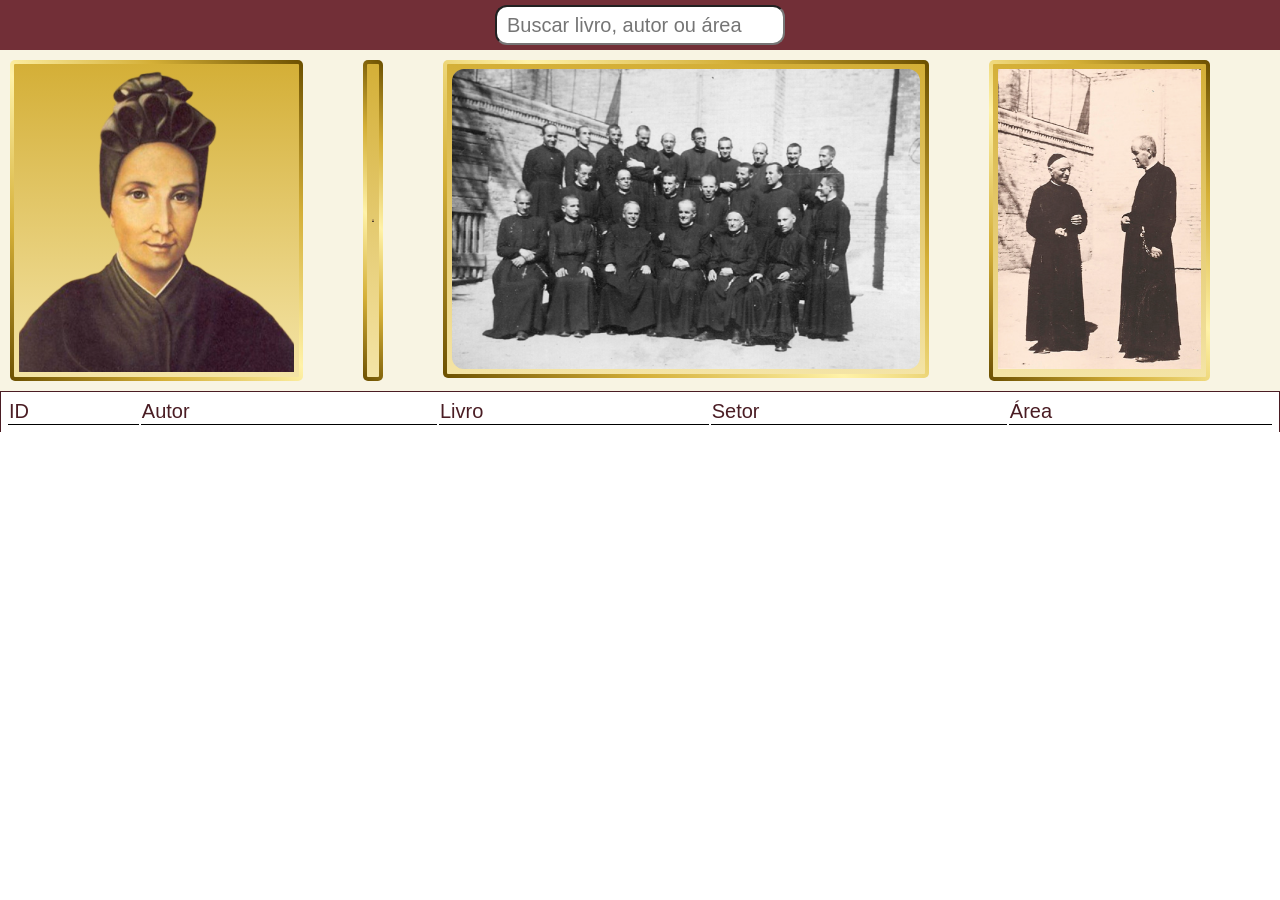
==== index.html @ 7d586179 "0.3.1" ====
<html>
    <head>
        <meta charset="UTF-8">  
        <title>Biblioteca</title>
        <link rel="stylesheet" href="styles.css" />
        <link rel="shortcut icon" href="src/images/logo.png" />
    </head>
     <header>
                        <!--seção de botoes-->
                        <input id="search" style="font-size: 20px; width: 290px; height: 40px; border-radius: 12px; padding: 10px;" type="search" id="search" placeholder="Buscar livro, autor ou área"/>
                        <div id="search-button"></div>
                    
        </header>
        
    <body>
        <div id="banner" style=" display:flex;  padding: 10px;  background-color: #F8F4E3; justify-content: center;">
            <div style=" 
                border: 4px solid transparent;
    border-radius: 8px;
    display: inline-block;
            margin-right: 60px;
    background:
        linear-gradient(#D4AF37, #F4E4A6) padding-box,
        linear-gradient(
            45deg,
            #6b4f00,
            #d4af37,
            #fff2a8,
            #d4af37,    
            #6b4f00
        ) border-box; height: 303px;
                padding: 5px; border-radius: 5px; background-color: gold; width: 275px; display: flex; justify-content: center;" class="quadromadalena">
                <img src="./src/images/madalena.png" width="275px" height="303px"/>
            </div>  
            <div style=" 
                border: 4px solid transparent;
    border-radius: 8px; 
    display: inline-block;
    background:
        linear-gradient(#D4AF37, #F4E4A6) padding-box,
        linear-gradient(
            45deg,
            #6b4f00,
            #d4af37,
            #fff2a8,
            #d4af37,
            #6b4f00
        ) border-box; height: 303px;
                padding: 5px; border-radius: 5px; background-color: gold; width: 245px; display: flex; justify-content: center; align-items: center;" class="quadromadalena">
                <img src="./src/images/bakhita.png" width="100%"/>
            </div>
<div style=" 
                border: 4px solid transparent;
    border-radius: 8px; 
    background:
        linear-gradient(#D4AF37, #F4E4A6) padding-box,
        linear-gradient(
            45deg,
            #6b4f00,
            #d4af37,
            #fff2a8,
            #d4af37,    
            #6b4f00
        ) border-box;
        margin-right: 60px;
        margin-left: 60px;
                padding: 5px; border-radius: 5px; width: 468px; height: 300px; " class="quadromadalena">        
                
            <img src="src/images/canossianos.png" style="border-radius: 12px;" height="300px"/>
            
            </div>

            <div style=" 
                border: 4px solid transparent;
    border-radius: 8px;
    display: inline-block;
            margin-right: 60px;
    background:
        linear-gradient(#D4AF37, #F4E4A6) padding-box,
        linear-gradient(
            45deg,
            #6b4f00,
            #d4af37,
            #fff2a8,
            #d4af37,    
            #6b4f00
        ) border-box;
                padding: 5px; border-radius: 5px; background-color: gold; width: 203px; display: flex; justify-content: center;" class="quadromadalena">
                <img src="./src/images/5c1e9fc474e5d7c37460e42c0a229be0.png" width="203px" height="300px"/>
            </div> 


       </div>     


       <div id="lista-div">
        <table id="lista"></table>
        <br>
        </div>
        <script src="script.js">
        </script>
    </body>
    <foooter>   
    </foooter>
</html>
---- styles.css ----
html,body{
    width: "100%";
    height: "100%";
    margin: 0px;
    border: 0px;
    font-family: Arial, Helvetica, sans-serif;
}
header{
    height: 50px  ;
    width: 100%;
    background-color:#722F37 ;
    display: flex;
    color: #ffff;   
    text-align: center;
    align-items: center;
    justify-content: center;
}


 h3{
    margin-left: 30px;
    margin-top: 0px;
    margin-bottom: 0px;
    display: inline-block;
    color: #ffff;
    text-decoration: none;
    border: none;
    background-color: #30241F;
}

.search{
    width: 260px;
    height: 45px;
    
    
}


/* painel settings */

.blockpainel{   
        position: relative;

    width: 100%;
    height: 200px;
       overflow: hidden;

    padding: 2px;
}
.blockpainel img{
     position: absolute;
    top: 0;
    left: 0;
    width: 100%;
    height: 200px;
    object-fit: cover;
    z-index: 1;

}

/* lista */
.div-lista{
    background-color: #30241f9b;
    display: flex;
    justify-content: center;
    align-items: center;
}
tr{
font-weight: normal;}
tr{
    text-wrap: none;
}
.lista-div{
    text-align: center;
    display: flex;
    justify-content: center;
    align-items: center;
}
table{
    width: 100%;
    text-align: left;
    font-weight: none;
    font-size: 20px;
    padding: 5px;
    border: 1px solid #4A1D24;
    border-bottom:0px solid #000000 ;
}
table th{
        color: #4A1D24;

        font-weight:normal;
    border-bottom: 1px solid #000000;
}
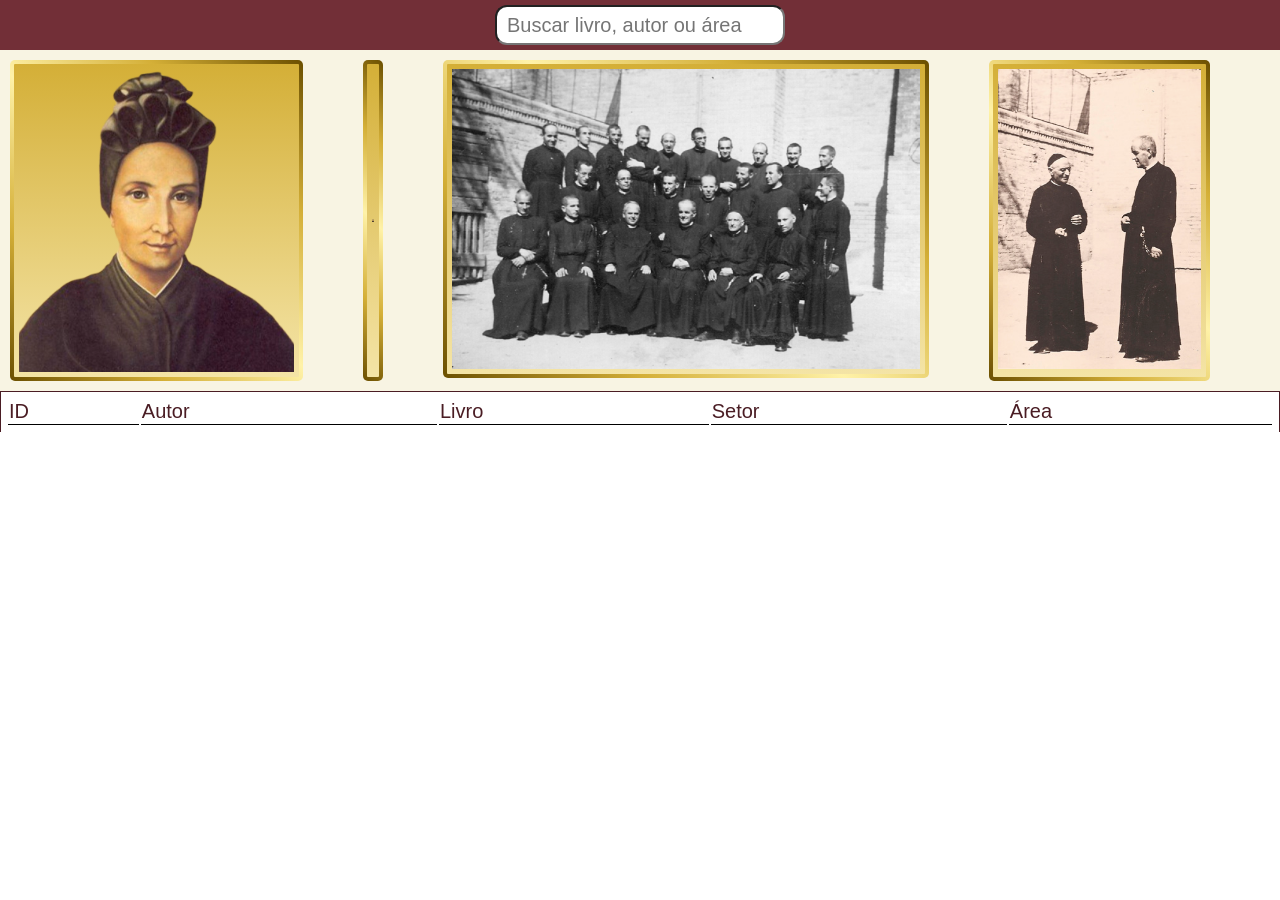
==== commit b63f35a6: "0.3.2" ====
--- a/index.html
+++ b/index.html
@@ -8,7 +8,7 @@
     </head>
      <header>
                         <!--seção de botoes-->
-                        <input id="search" style="font-size: 20px; width: 290px; height: 40px; border-radius: 12px; padding: 10px;" type="search" id="search" placeholder="Buscar livro, autor ou área"/>
+                        <input id="search" style=" font-size: 20px; width: 290px; height: 40px; border-radius: 12px; padding: 10px;" type="search" id="search" placeholder="Buscar livro, autor ou área"/>
                         <div id="search-button"></div>
                     
         </header>
@@ -67,7 +67,7 @@
         margin-left: 60px;
                 padding: 5px; border-radius: 5px; width: 468px; height: 300px; " class="quadromadalena">        
                 
-            <img src="src/images/canossianos.png" style="border-radius: 12px;" height="300px"/>
+            <img src="src/images/canossianos.png"  height="300px"/>
             
             </div>
 
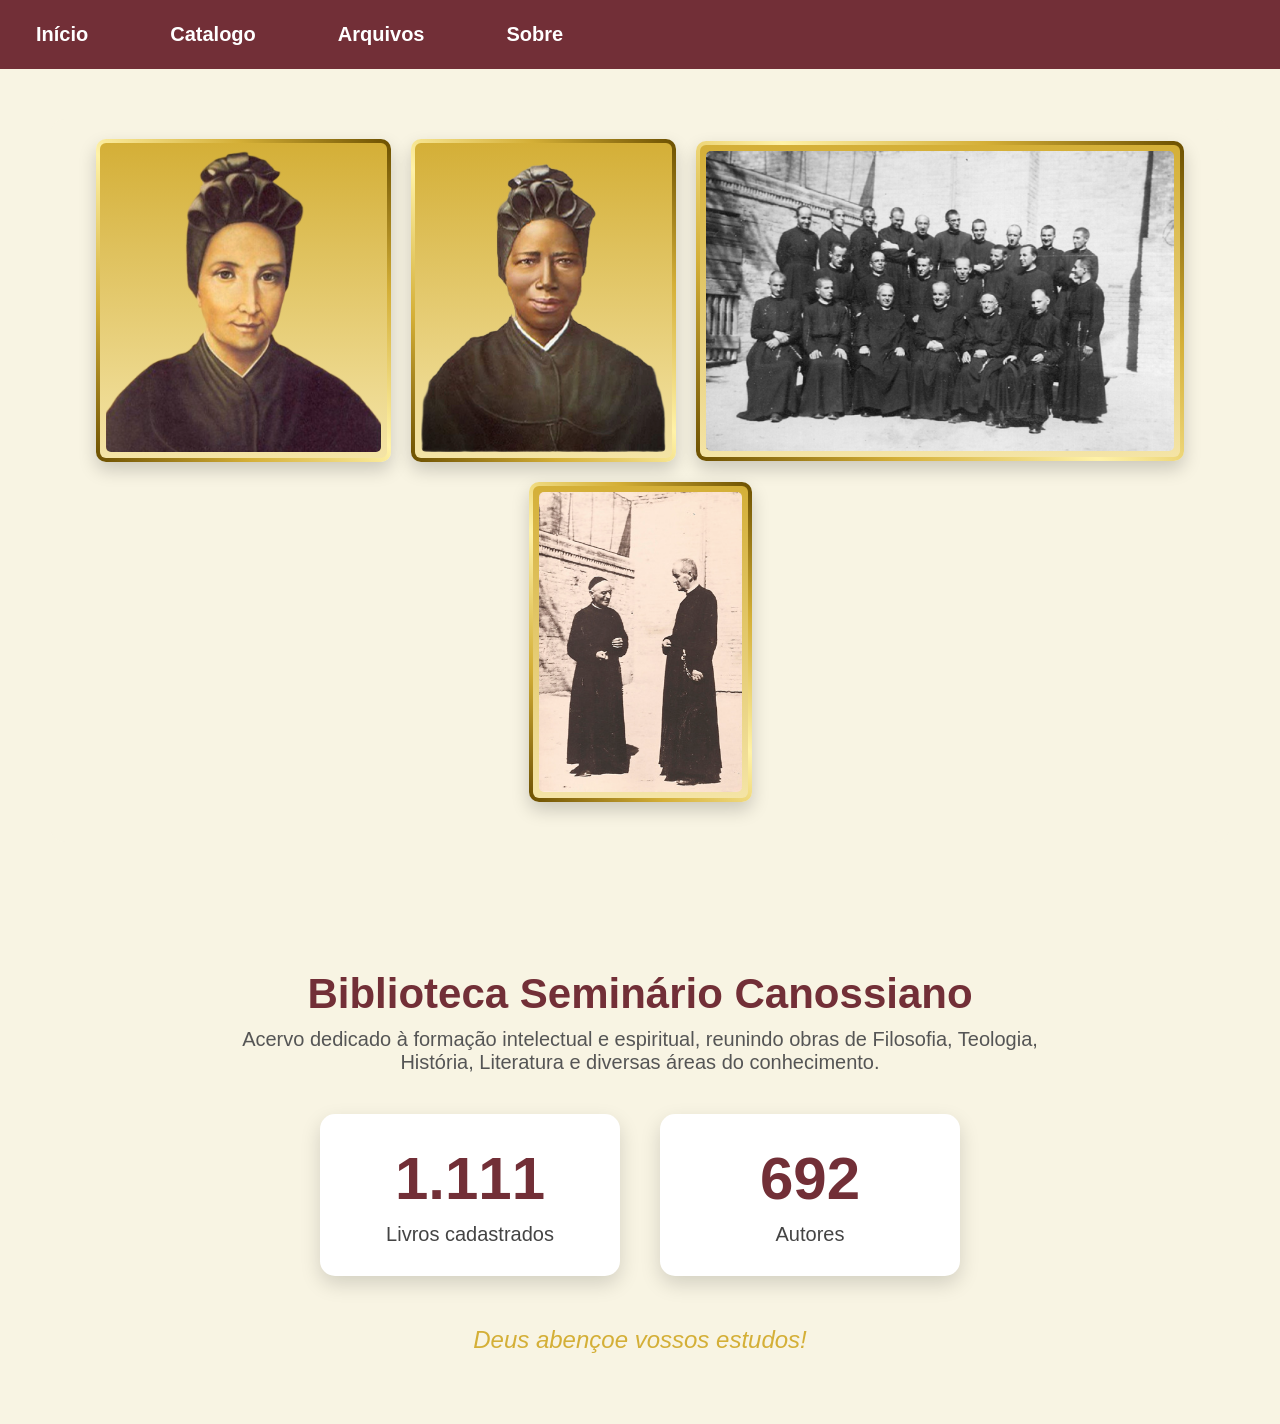
==== commit d67ed979: "update" ====
--- a/index.html
+++ b/index.html
@@ -5,101 +5,132 @@
         <title>Biblioteca</title>
         <link rel="stylesheet" href="styles.css" />
         <link rel="shortcut icon" href="src/images/logo.png" />
+        <meta name="viewport" content="width=device-width, initial-scale=1.0">
     </head>
-     <header>
-                        <!--seção de botoes-->
-                        <input id="search" style=" font-size: 20px; width: 290px; height: 40px; border-radius: 12px; padding: 10px;" type="search" id="search" placeholder="Buscar livro, autor ou área"/>
-                        <div id="search-button"></div>
-                    
-        </header>
+  
         
-    <body>
-        <div id="banner" style=" display:flex;  padding: 10px;  background-color: #F8F4E3; justify-content: center;">
-            <div style=" 
-                border: 4px solid transparent;
-    border-radius: 8px;
-    display: inline-block;
-            margin-right: 60px;
-    background:
-        linear-gradient(#D4AF37, #F4E4A6) padding-box,
-        linear-gradient(
-            45deg,
-            #6b4f00,
-            #d4af37,
-            #fff2a8,
-            #d4af37,    
-            #6b4f00
-        ) border-box; height: 303px;
-                padding: 5px; border-radius: 5px; background-color: gold; width: 275px; display: flex; justify-content: center;" class="quadromadalena">
-                <img src="./src/images/madalena.png" width="275px" height="303px"/>
-            </div>  
-            <div style=" 
-                border: 4px solid transparent;
-    border-radius: 8px; 
-    display: inline-block;
-    background:
-        linear-gradient(#D4AF37, #F4E4A6) padding-box,
-        linear-gradient(
-            45deg,
-            #6b4f00,
-            #d4af37,
-            #fff2a8,
-            #d4af37,
-            #6b4f00
-        ) border-box; height: 303px;
-                padding: 5px; border-radius: 5px; background-color: gold; width: 245px; display: flex; justify-content: center; align-items: center;" class="quadromadalena">
-                <img src="./src/images/bakhita.png" width="100%"/>
-            </div>
-<div style=" 
-                border: 4px solid transparent;
-    border-radius: 8px; 
-    background:
-        linear-gradient(#D4AF37, #F4E4A6) padding-box,
-        linear-gradient(
-            45deg,
-            #6b4f00,
-            #d4af37,
-            #fff2a8,
-            #d4af37,    
-            #6b4f00
-        ) border-box;
-        margin-right: 60px;
-        margin-left: 60px;
-                padding: 5px; border-radius: 5px; width: 468px; height: 300px; " class="quadromadalena">        
-                
-            <img src="src/images/canossianos.png"  height="300px"/>
-            
-            </div>
+    <body style="background-color: #F8F4E3;">
+          <header>
+    <!-- seção de busca -->
+         <div id="search-button"></div>
 
-            <div style=" 
-                border: 4px solid transparent;
-    border-radius: 8px;
-    display: inline-block;
-            margin-right: 60px;
-    background:
-        linear-gradient(#D4AF37, #F4E4A6) padding-box,
-        linear-gradient(
-            45deg,
-            #6b4f00,
-            #d4af37,
-            #fff2a8,
-            #d4af37,    
-            #6b4f00
-        ) border-box;
-                padding: 5px; border-radius: 5px; background-color: gold; width: 203px; display: flex; justify-content: center;" class="quadromadalena">
-                <img src="./src/images/5c1e9fc474e5d7c37460e42c0a229be0.png" width="203px" height="300px"/>
-            </div> 
+         <nav class="menu">
+        <a href="index.html">Início</a>
+        <a href="catalogo.html">Catalogo</a>
+        <a href="arquivos.html">Arquivos</a>
+        <a href="sobre.html">Sobre</a>
 
 
-       </div>     
+    </nav>
+    
+
+    
+
+</header>
+       
+            <div id="banner">
+    <div class="quadro quadro-madalena">
+        <img src="./src/images/madalena.png" alt="Madalena">
+    </div>
+
+    <div class="quadro quadro-bakhita">
+        <img src="./src/images/bakhita.png" alt="Bakhita">
+    </div>
+
+    <div class="quadro quadro-canossianos">
+        <img src="./src/images/canossianos.png" alt="Canossianos">
+    </div>
+
+    <div class="quadro quadro-livro">
+        <img src="./src/images/5c1e9fc474e5d7c37460e42c0a229be0.png" alt="Livro">
+    </div>
+
+</div>
+<div id="infodiv">
+
+    <h1>Biblioteca Seminário Canossiano</h1>
+    <p class="descricao">
+        Acervo dedicado à formação intelectual e espiritual,
+        reunindo obras de Filosofia, Teologia, História, Literatura
+        e diversas áreas do conhecimento.
+    </p>
+
+    <div class="estatisticas">
+
+        <div class="card-info">
+            <span id="contadorLivros" class="numero">0</span>
+            <span class="texto">Livros cadastrados</span>
+        </div>
+
+        <div class="card-info">
+            <span id="contadorAutores" class="numero">0</span>
+            <span class="texto">Autores</span>
+        </div>
+
+    </div>
+
+    <h2 class="frase">
+        Deus abençoe vossos estudos!
+    </h2>
+
+</div>
 
 
-       <div id="lista-div">
-        <table id="lista"></table>
-        <br>
-        </div>
+      
         <script src="script.js">
         </script>
+        <style>
+            table th {
+    height: 0;
+}
+
+table th {
+    color: #fff;
+    border: 0px solid #000;
+}
+            @media screen and (max-width: 768px) {
+
+    /* Oculta o banner inteiro */
+    #banner{
+        display: none !important;
+    }
+
+    /* Barra de pesquisa */
+    header{
+        width: 100%;
+        padding: 10px;
+        text-align: center;
+        box-sizing: border-box;
+    }
+
+    #search{
+        width: 95% !important;
+        max-width: 500px;
+        height: 45px !important;
+        font-size: 18px !important;
+        box-sizing: border-box;
+    }
+
+    /* Resultados */
+    #lista-div{
+        width: 100%;
+        padding: 10px;
+        box-sizing: border-box;
+    }
+
+    #lista{
+        width: 100%;
+        font-size: 14px;
+    }
+    table{
+        border: 0px solid #000000;
+    }
+    table th{
+        border: 0px solid #000000;
+        border-bottom: 1px solid #000000;
+    }
+}
+        </style>
     </body>
     <foooter>   
     </foooter>
--- a/styles.css
+++ b/styles.css
@@ -1,10 +1,11 @@
 html,body{
-    width: "100%";
-    height: "100%";
+
     margin: 0px;
     border: 0px;
+    padding: 0px;
     font-family: Arial, Helvetica, sans-serif;
 }
+/*  
 header{
     height: 50px  ;
     width: 100%;
@@ -14,6 +15,38 @@
     text-align: center;
     align-items: center;
     justify-content: center;
+}*/
+header{
+    background-color: #722F37; /* vermelho bordô */
+    display: flex;
+    width: 100%;
+    align-items: center;
+    justify-content: left;
+    padding-bottom: 15px;
+padding-top: 15px;}
+
+.menu{
+    display: flex;
+    gap: 30px;
+    margin-right: 40px;
+}
+
+.menu a{
+    margin-left: 20px;
+    color: #ffffff;
+    text-decoration: none;
+    font-size: 20px;
+    font-weight: bold;
+    font-family: Arial, Helvetica, sans-serif;
+    padding: 8px 16px;
+    border-radius: 8px;
+    transition: all 0.3s ease;
+}
+
+.menu a:hover{
+    background-color: rgba(255,255,255,0.15);
+    color: #ffd700;
+    transform: translateY(-2px);
 }
 
 
@@ -38,7 +71,7 @@
 
 /* painel settings */
 
-.blockpainel{   
+/* .blockpainel{   
         position: relative;
 
     width: 100%;
@@ -64,18 +97,30 @@
     display: flex;
     justify-content: center;
     align-items: center;
-}
+} */
 tr{
 font-weight: normal;}
 tr{
     text-wrap: none;
 }
-.lista-div{
-    text-align: center;
-    display: flex;
-    justify-content: center;
-    align-items: center;
-}
+#lista{
+    border: 0px solid black;
+    max-width: 1200px;
+    background-color: #ffff;
+    padding-left: 30px;
+        padding-right: 30px;
+
+    border-radius: 15px;
+}
+  
+    #lista-div{
+    width: 100%;
+    display: flex;
+    justify-content: center;
+    padding: 20px 0;
+    box-sizing: border-box;
+}
+
 table{
     width: 100%;
     text-align: left;
@@ -91,4 +136,213 @@
         font-weight:normal;
     border-bottom: 1px solid #000000;
 }
-
+@media screen and (max-width: 768px) {
+
+    /* Oculta o banner inteiro */
+    #banner{
+        display: none !important;
+    }
+
+    /* Barra de pesquisa */
+    header{
+    display: flex;
+    align-items: center;
+    justify-content: space-between;
+    flex-wrap: wrap;
+    gap: 15px;
+    padding: 15px;
+    box-sizing: border-box;
+}
+
+    #search{
+        width: 95% !important;
+        max-width: 500px;
+        height: 45px !important;
+        font-size: 18px !important;
+        box-sizing: border-box;
+    }
+
+    /* Resultados */
+    #lista-div{
+        width: 100%;
+        padding: 10px;
+        box-sizing: border-box;
+    }
+
+    #lista{
+        width: 100%;
+        font-size: 14px;
+    }
+}
+#banner{
+    display: flex;
+    justify-content: center;
+    align-items: center;
+    flex-wrap: wrap;
+    gap: 20px;
+    padding: 20px;
+         background: #F8F4E3; 
+    margin: 50px;
+    padding-bottom: 40px;
+    border-radius: 15px;
+    box-sizing: border-box;
+}
+
+
+.quadro{
+    display: flex;
+    justify-content: center;
+    align-items: center;
+
+    padding: 6px;
+
+    border: 4px solid transparent;
+    border-radius: 10px;
+
+    background:
+        linear-gradient(#D4AF37, #F4E4A6) padding-box,
+        linear-gradient(
+            45deg,
+            #6b4f00,
+            #d4af37,
+            #fff2a8,
+            #d4af37,
+            #6b4f00
+        ) border-box;
+
+    box-shadow: 0 8px 18px rgba(0,0,0,.18);
+    transition: .3s;
+}
+
+.quadro:hover{
+    transform: translateY(-8px) scale(1.03);
+    box-shadow: 0 15px 30px rgba(0,0,0,.3);
+}
+
+.quadro img{
+    display: block;
+    border-radius: 5px;
+}
+
+/* Tamanhos */
+
+.quadro-madalena{
+    width:275px;
+    height:303px;
+}
+
+.quadro-madalena img{
+    width:275px;
+    height:303px;
+}
+
+.quadro-bakhita{
+    width:245px;
+    height:303px;
+}
+
+.quadro-bakhita img{
+    width:100%;
+}
+
+.quadro-canossianos{
+    width:468px;
+    height:300px;
+}
+
+.quadro-canossianos img{
+    width:100%;
+    height:100%;
+    object-fit: cover;
+}
+
+.quadro-livro{
+    width:203px;
+    height:300px;
+}
+
+.quadro-livro img{
+    width:203px;
+    height:300px;
+}
+
+
+
+#infodiv{
+    text-align:center;
+    padding:50px 20px;
+}
+
+#infodiv h1{
+    color:#722F37;
+    font-size:42px;
+    margin-bottom:10px;
+}
+
+.descricao{
+    color:#555;
+    font-size:20px;
+    max-width:850px;
+    margin:auto;
+    margin-bottom:40px;
+}
+
+.estatisticas{
+    display:flex;
+    justify-content:center;
+    gap:40px;
+    flex-wrap:wrap;
+    margin-bottom:50px;
+}
+
+.card-info{
+
+    width:240px;
+
+    background:white;
+
+    border-radius:15px;
+
+    padding:30px;
+
+    box-shadow:0 8px 20px rgba(0,0,0,.15);
+
+    transition:.3s;
+}
+
+.card-info:hover{
+
+    transform:translateY(-8px);
+
+}
+
+.numero{
+
+    display:block;
+
+    font-size:60px;
+
+    color:#722F37;
+
+    font-weight:bold;
+}
+
+.texto{
+
+    margin-top:10px;
+
+    display:block;
+
+    font-size:20px;
+
+    color:#444;
+}
+
+.frase{
+
+    color:#D4AF37;
+
+    font-style:italic;
+
+    font-weight:normal;
+}
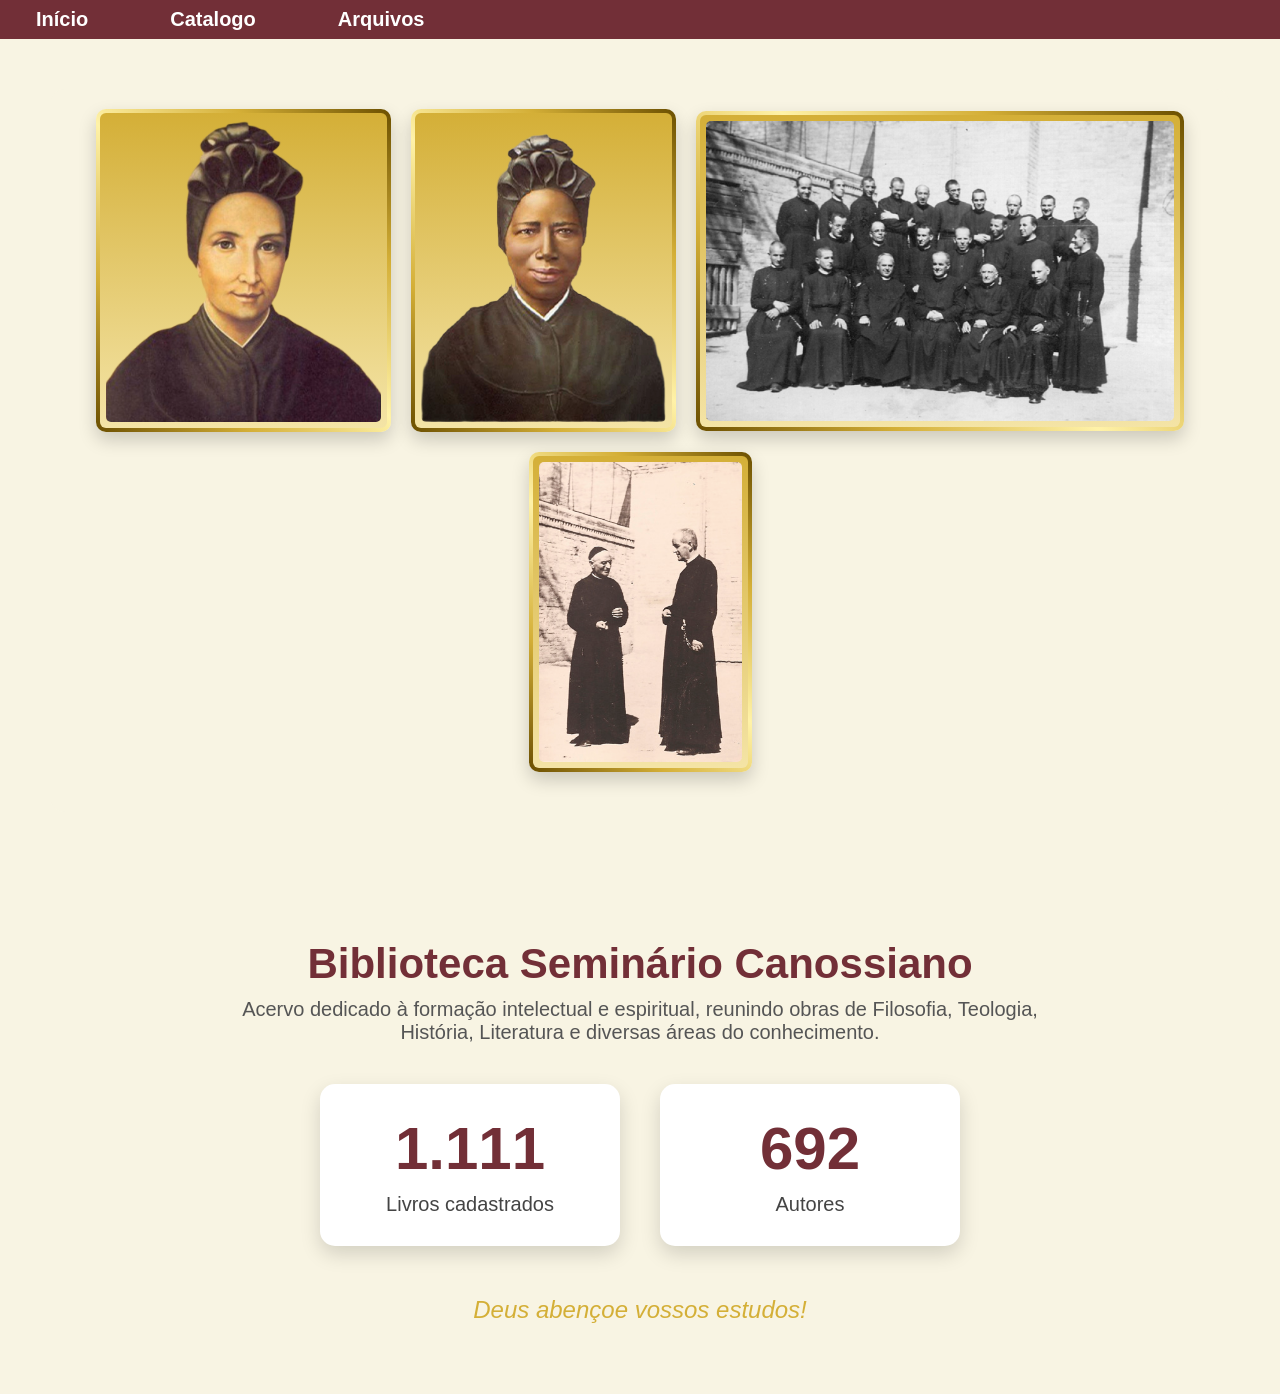
==== commit 966e2da5: "update" ====
--- a/index.html
+++ b/index.html
@@ -18,7 +18,6 @@
         <a href="index.html">Início</a>
         <a href="catalogo.html">Catalogo</a>
         <a href="arquivos.html">Arquivos</a>
-        <a href="sobre.html">Sobre</a>
 
 
     </nav>
@@ -28,7 +27,7 @@
 
 </header>
        
-            <div id="banner">
+            <div id="banner" class="carousel">
     <div class="quadro quadro-madalena">
         <img src="./src/images/madalena.png" alt="Madalena">
     </div>
@@ -78,6 +77,35 @@
 
       
         <script src="script.js">
+
+            if(window.innerWidth <= 768){
+
+    const banner = document.getElementById("banner");
+
+    if(banner){
+
+        let indice = 0;
+
+        setInterval(()=>{
+
+            indice++;
+
+            if(indice >= banner.children.length){
+                indice = 0;
+            }
+
+            banner.children[indice].scrollIntoView({
+
+                behavior:"smooth",
+                inline:"center"
+
+            });
+
+        },3000);
+
+    }
+
+}
         </script>
         <style>
             table th {
@@ -88,47 +116,127 @@
     color: #fff;
     border: 0px solid #000;
 }
-            @media screen and (max-width: 768px) {
-
-    /* Oculta o banner inteiro */
-    #banner{
-        display: none !important;
-    }
-
-    /* Barra de pesquisa */
-    header{
-        width: 100%;
-        padding: 10px;
-        text-align: center;
-        box-sizing: border-box;
-    }
-
-    #search{
-        width: 95% !important;
-        max-width: 500px;
-        height: 45px !important;
-        font-size: 18px !important;
-        box-sizing: border-box;
-    }
-
-    /* Resultados */
-    #lista-div{
-        width: 100%;
-        padding: 10px;
-        box-sizing: border-box;
-    }
-
-    #lista{
-        width: 100%;
-        font-size: 14px;
-    }
-    table{
-        border: 0px solid #000000;
-    }
-    table th{
-        border: 0px solid #000000;
-        border-bottom: 1px solid #000000;
-    }
+            @media (max-width:768px){
+
+body{
+    overflow-x:hidden;
+}
+
+/* Header */
+
+header{
+
+    flex-direction:column;
+
+    padding:15px;
+
+    gap:15px;
+}
+
+.menu{
+
+    width:100%;
+
+    justify-content:center;
+
+    flex-wrap:wrap;
+
+    gap:10px;
+
+    margin:0;
+}
+
+.menu a{
+
+    font-size:17px;
+
+    padding:8px 12px;
+}
+
+/* CARROSSEL */
+
+#banner{
+
+    display:flex;
+
+    overflow-x:auto;
+
+    overflow-y:hidden;
+
+    flex-wrap:nowrap;
+
+    scroll-snap-type:x mandatory;
+
+    gap:15px;
+
+    margin:20px 10px;
+
+    padding:15px;
+
+    scrollbar-width:none;
+}
+
+#banner::-webkit-scrollbar{
+
+    display:none;
+}
+
+#banner .quadro{
+
+    flex:0 0 85%;
+
+    scroll-snap-align:center;
+}
+
+#banner img{
+
+    width:100%;
+
+    height:auto;
+
+    object-fit:contain;
+}
+
+/* Estatísticas */
+
+.estatisticas{
+
+    flex-direction:column;
+
+    align-items:center;
+}
+
+.card-info{
+
+    width:90%;
+}
+
+#infodiv{
+
+    padding:30px 15px;
+}
+
+#infodiv h1{
+
+    font-size:30px;
+}
+
+.descricao{
+
+    font-size:17px;
+}
+
+.numero{
+
+    font-size:48px;
+}
+
+.frase{
+
+    font-size:22px;
+}
+
+
 }
         </style>
     </body>
--- a/styles.css
+++ b/styles.css
@@ -5,25 +5,13 @@
     padding: 0px;
     font-family: Arial, Helvetica, sans-serif;
 }
-/*  
+
 header{
-    height: 50px  ;
-    width: 100%;
-    background-color:#722F37 ;
-    display: flex;
-    color: #ffff;   
-    text-align: center;
-    align-items: center;
-    justify-content: center;
-}*/
-header{
-    background-color: #722F37; /* vermelho bordô */
-    display: flex;
-    width: 100%;
-    align-items: center;
-    justify-content: left;
-    padding-bottom: 15px;
-padding-top: 15px;}
+    width:100%;
+    background:#722F37;
+    display:flex;
+    align-items:center;
+}
 
 .menu{
     display: flex;
@@ -61,35 +49,17 @@
     background-color: #30241F;
 }
 
-.search{
-    width: 260px;
-    height: 45px;
-    
-    
-}
-
-
-/* painel settings */
-
-/* .blockpainel{   
-        position: relative;
-
-    width: 100%;
-    height: 200px;
-       overflow: hidden;
-
+#search{
+    width:240px;
+    height:32px;
+    border-radius:5px;
     padding: 2px;
-}
-.blockpainel img{
-     position: absolute;
-    top: 0;
-    left: 0;
-    width: 100%;
-    height: 200px;
-    object-fit: cover;
-    z-index: 1;
-
-}
+    border:none;
+    font-size:18px;
+}
+
+
+
 
 /* lista */
 .div-lista{
@@ -99,37 +69,21 @@
     align-items: center;
 } */
 tr{
-font-weight: normal;}
-tr{
-    text-wrap: none;
+    font-weight:normal;
 }
 #lista{
-    border: 0px solid black;
-    max-width: 1200px;
-    background-color: #ffff;
-    padding-left: 30px;
-        padding-right: 30px;
-
-    border-radius: 15px;
+    width:100%;
+    table-layout:fixed;   /* importante */
+    border-collapse:collapse;
 }
   
-    #lista-div{
-    width: 100%;
-    display: flex;
-    justify-content: center;
-    padding: 20px 0;
-    box-sizing: border-box;
-}
-
-table{
-    width: 100%;
-    text-align: left;
-    font-weight: none;
-    font-size: 20px;
-    padding: 5px;
-    border: 1px solid #4A1D24;
-    border-bottom:0px solid #000000 ;
-}
+ #lista-div{
+    width:100%;
+    display:flex;
+    justify-content:center;
+    padding:20px 0;
+}
+
 table th{
         color: #4A1D24;
 
@@ -137,6 +91,11 @@
     border-bottom: 1px solid #000000;
 }
 @media screen and (max-width: 768px) {
+    table{
+    font-size:18px;
+}
+
+
 
     /* Oculta o banner inteiro */
     #banner{
@@ -163,16 +122,7 @@
     }
 
     /* Resultados */
-    #lista-div{
-        width: 100%;
-        padding: 10px;
-        box-sizing: border-box;
-    }
-
-    #lista{
-        width: 100%;
-        font-size: 14px;
-    }
+    
 }
 #banner{
     display: flex;
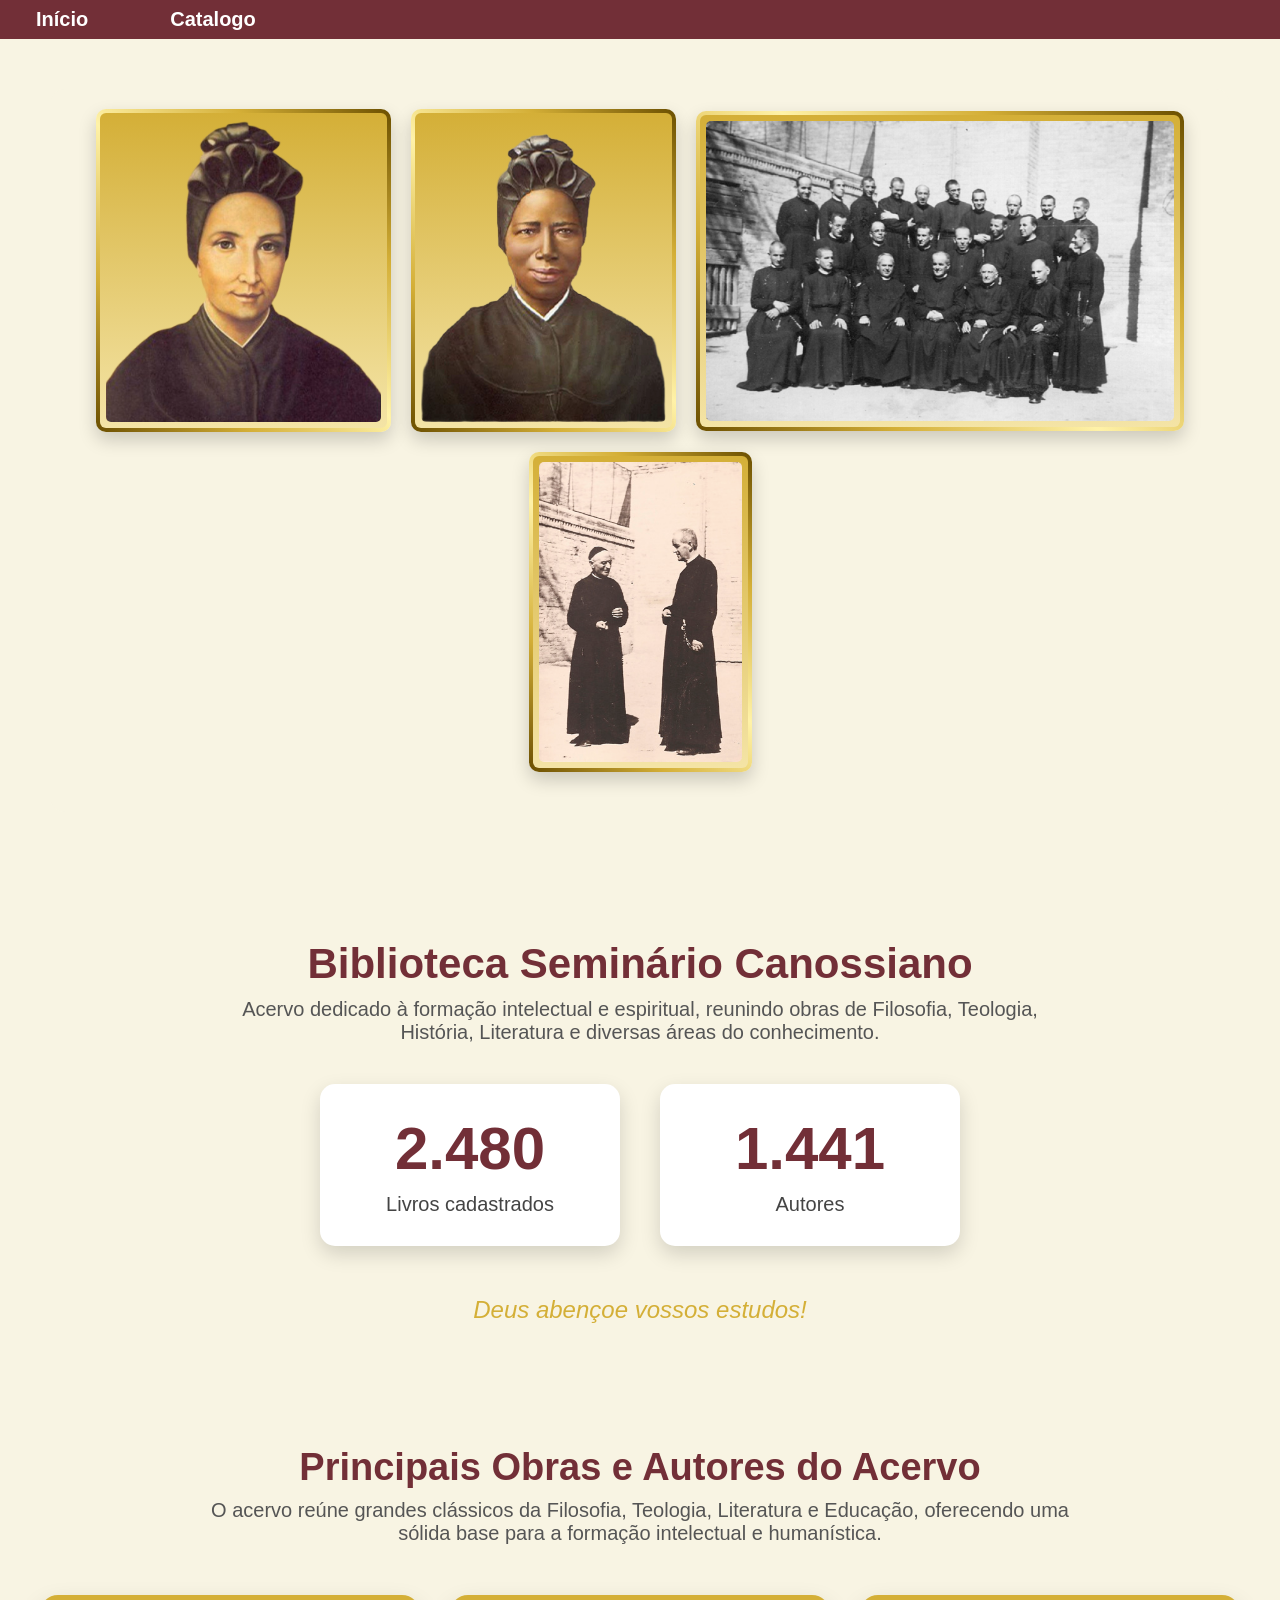
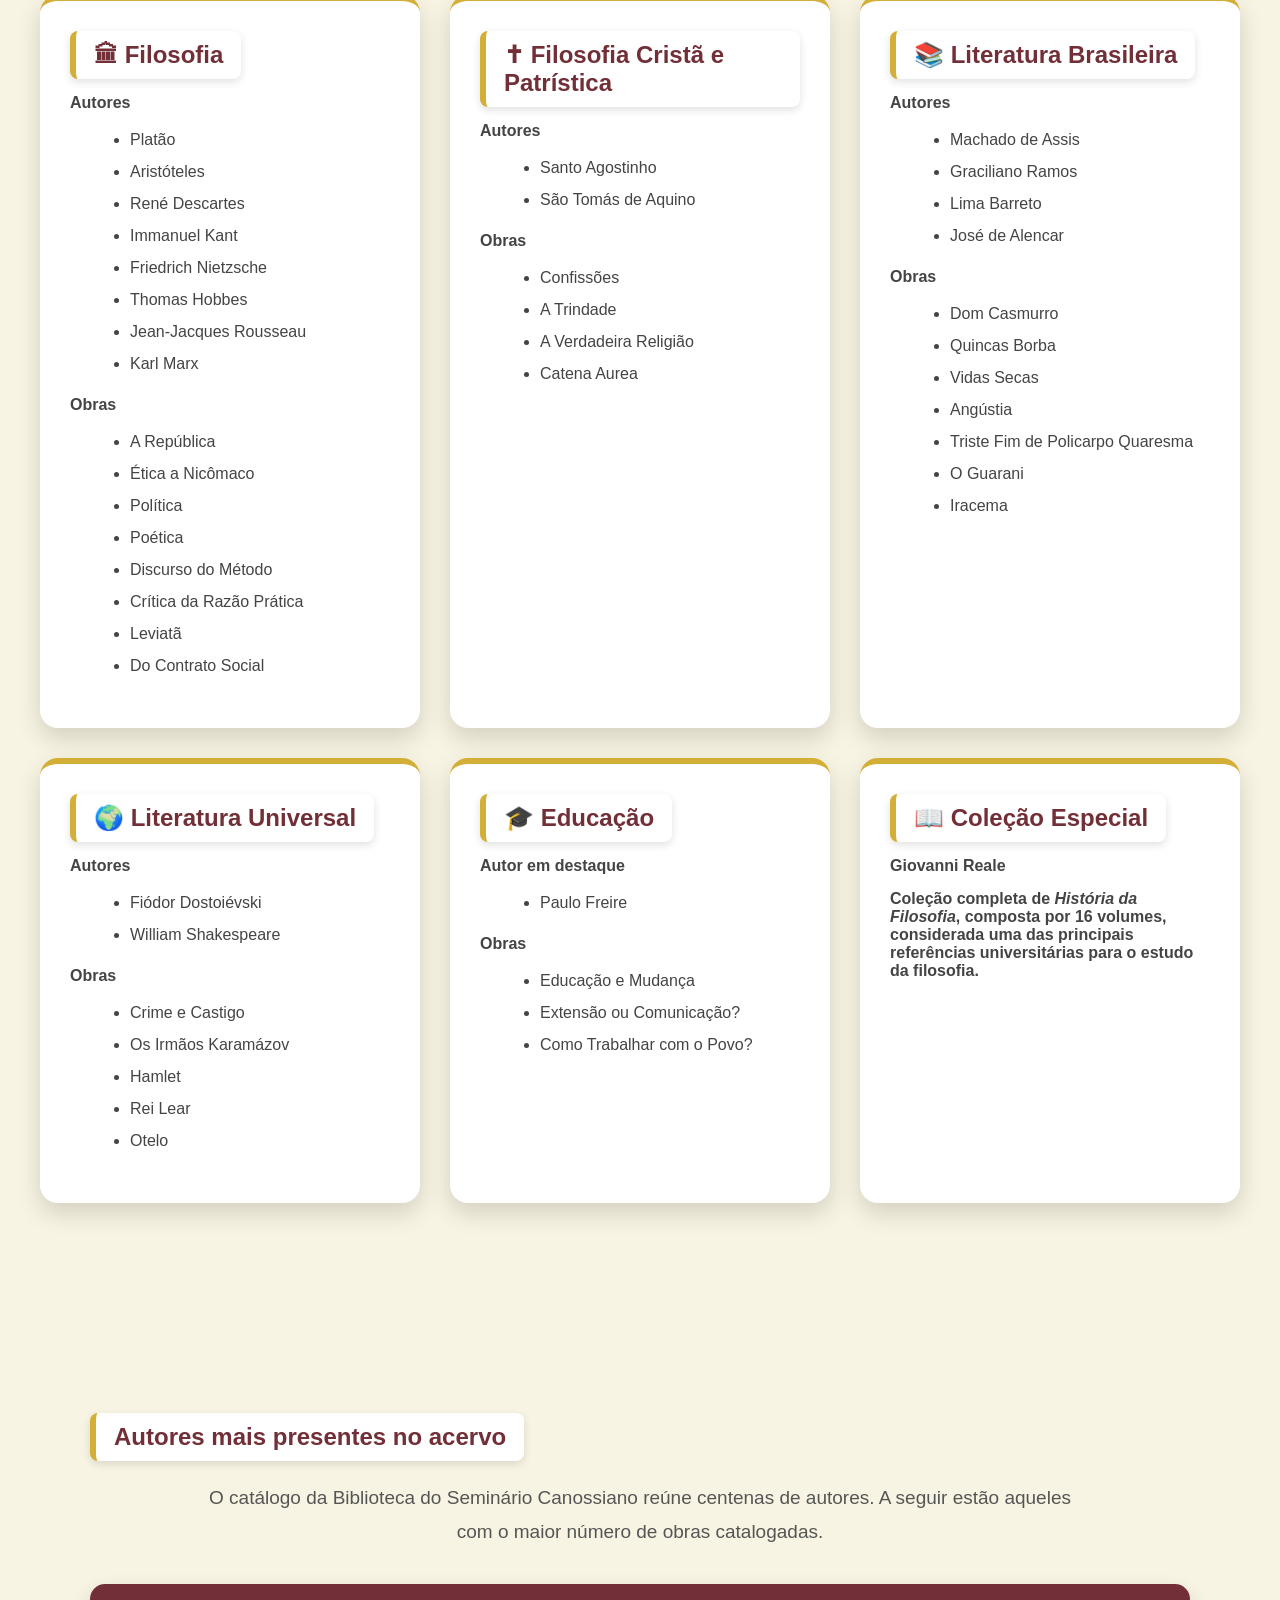
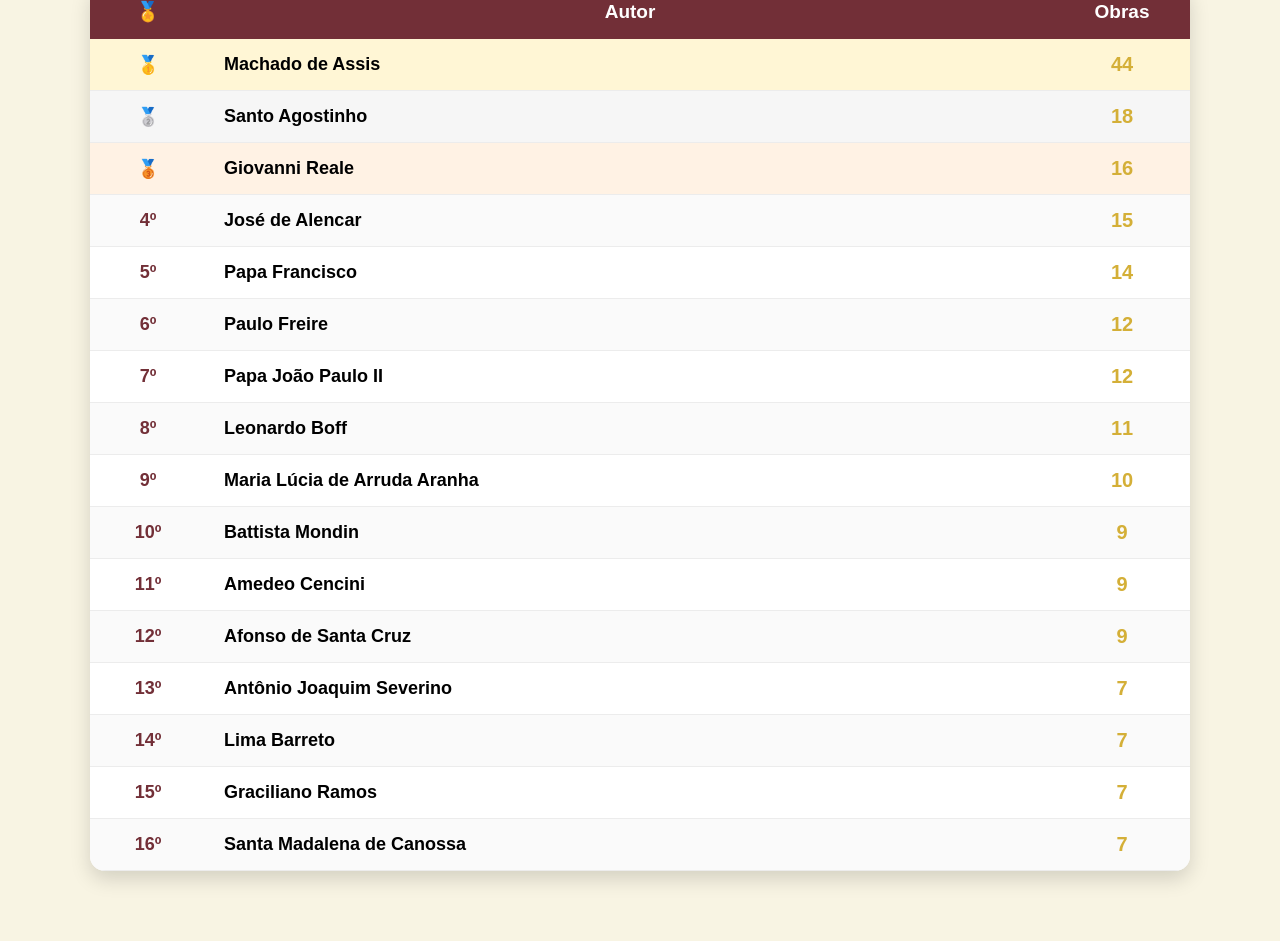
==== commit 8b0426f7: "update" ====
--- a/index.html
+++ b/index.html
@@ -17,7 +17,6 @@
          <nav class="menu">
         <a href="index.html">Início</a>
         <a href="catalogo.html">Catalogo</a>
-        <a href="arquivos.html">Arquivos</a>
 
 
     </nav>
@@ -71,9 +70,207 @@
     <h2 class="frase">
         Deus abençoe vossos estudos!
     </h2>
+    <section id="destaques">
+
+    <h2>Principais Obras e Autores do Acervo</h2>
+
+    <p class="subtitulo">
+        O acervo reúne grandes clássicos da Filosofia, Teologia, Literatura e Educação,
+        oferecendo uma sólida base para a formação intelectual e humanística.
+    </p>
+
+    <div class="cards-destaques">
+
+        <div class="card-destaque">
+            <h3 id="hcard">🏛 Filosofia</h3>
+
+            <p><strong>Autores</strong></p>
+
+            <ul>
+                <li>Platão</li>
+                <li>Aristóteles</li>
+                <li>René Descartes</li>
+                <li>Immanuel Kant</li>
+                <li>Friedrich Nietzsche</li>
+                <li>Thomas Hobbes</li>
+                <li>Jean-Jacques Rousseau</li>
+                <li>Karl Marx</li>
+            </ul>
+
+            <p><strong>Obras</strong></p>
+
+            <ul>
+                <li>A República</li>
+                <li>Ética a Nicômaco</li>
+                <li>Política</li>
+                <li>Poética</li>
+                <li>Discurso do Método</li>
+                <li>Crítica da Razão Prática</li>
+                <li>Leviatã</li>
+                <li>Do Contrato Social</li>
+            </ul>
+
+        </div>
+
+        <div class="card-destaque">
+
+            <h3 id="hcard">✝ Filosofia Cristã e Patrística</h3>
+
+            <p><strong>Autores</strong></p>
+
+            <ul>
+                <li>Santo Agostinho</li>
+                <li>São Tomás de Aquino</li>
+            </ul>
+
+            <p><strong>Obras</strong></p>
+
+            <ul>
+                <li>Confissões</li>
+                <li>A Trindade</li>
+                <li>A Verdadeira Religião</li>
+                <li>Catena Aurea</li>
+            </ul>
+
+        </div>
+
+        <div class="card-destaque">
+
+            <h3 id="hcard">📚 Literatura Brasileira</h3>
+
+            <p><strong>Autores</strong></p>
+
+            <ul>
+                <li>Machado de Assis</li>
+                <li>Graciliano Ramos</li>
+                <li>Lima Barreto</li>
+                <li>José de Alencar</li>
+            </ul>
+
+            <p><strong>Obras</strong></p>
+
+            <ul>
+                <li>Dom Casmurro</li>
+                <li>Quincas Borba</li>
+                <li>Vidas Secas</li>
+                <li>Angústia</li>
+                <li>Triste Fim de Policarpo Quaresma</li>
+                <li>O Guarani</li>
+                <li>Iracema</li>
+            </ul>
+
+        </div>
+
+        <div class="card-destaque">
+
+            <h3 id="hcard">🌍 Literatura Universal</h3>
+
+            <p><strong>Autores</strong></p>
+
+            <ul>
+                <li>Fiódor Dostoiévski</li>
+                <li>William Shakespeare</li>
+            </ul>
+
+            <p><strong>Obras</strong></p>
+
+            <ul>
+                <li>Crime e Castigo</li>
+                <li>Os Irmãos Karamázov</li>
+                <li>Hamlet</li>
+                <li>Rei Lear</li>
+                <li>Otelo</li>
+            </ul>
+
+        </div>
+
+        <div class="card-destaque">
+
+            <h3 id="hcard">🎓 Educação</h3>
+
+            <p><strong>Autor em destaque</strong></p>
+
+            <ul>
+                <li>Paulo Freire</li>
+            </ul>
+
+            <p><strong>Obras</strong></p>
+
+            <ul>
+                <li>Educação e Mudança</li>
+                <li>Extensão ou Comunicação?</li>
+                <li>Como Trabalhar com o Povo?</li>
+            </ul>
+
+        </div>
+
+        <div class="card-destaque">
+
+            <h3 id="hcard">📖 Coleção Especial</h3>
+
+            <p><strong>Giovanni Reale</strong></p>
+
+            <p>
+                Coleção completa de <em>História da Filosofia</em>,
+                composta por 16 volumes, considerada uma das principais
+                referências universitárias para o estudo da filosofia.
+            </p>
+
+        </div>
+
+    </div>
+
+</section>
+
 
 </div>
-
+<section id="autores-destaque">
+
+    <h3 id="hcard">Autores mais presentes no acervo</h3>
+
+    <p class="descricao-autores">
+        O catálogo da Biblioteca do Seminário Canossiano reúne centenas de autores.
+        A seguir estão aqueles com o maior número de obras catalogadas.
+    </p>
+
+    <div class="tabela-autores">
+
+        <table>
+
+            <thead>
+                <tr>
+                    <th>🏅</th>
+                    <th>Autor</th>
+                    <th>Obras</th>
+                </tr>
+            </thead>
+
+            <tbody>
+
+                <tr><td>🥇</td><td>Machado de Assis</td><td>44</td></tr>
+                <tr><td>🥈</td><td>Santo Agostinho</td><td>18</td></tr>
+                <tr><td>🥉</td><td>Giovanni Reale</td><td>16</td></tr>
+                <tr><td>4º</td><td>José de Alencar</td><td>15</td></tr>
+                <tr><td>5º</td><td>Papa Francisco</td><td>14</td></tr>
+                <tr><td>6º</td><td>Paulo Freire</td><td>12</td></tr>
+                <tr><td>7º</td><td>Papa João Paulo II</td><td>12</td></tr>
+                <tr><td>8º</td><td>Leonardo Boff</td><td>11</td></tr>
+                <tr><td>9º</td><td>Maria Lúcia de Arruda Aranha</td><td>10</td></tr>
+                <tr><td>10º</td><td>Battista Mondin</td><td>9</td></tr>
+                <tr><td>11º</td><td>Amedeo Cencini</td><td>9</td></tr>
+                <tr><td>12º</td><td>Afonso de Santa Cruz</td><td>9</td></tr>
+                <tr><td>13º</td><td>Antônio Joaquim Severino</td><td>7</td></tr>
+                <tr><td>14º</td><td>Lima Barreto</td><td>7</td></tr>
+                <tr><td>15º</td><td>Graciliano Ramos</td><td>7</td></tr>
+                <tr><td>16º</td><td>Santa Madalena de Canossa</td><td>7</td></tr>
+
+            </tbody>
+
+        </table>
+
+    </div>
+
+</section>
 
       
         <script src="script.js">
--- a/styles.css
+++ b/styles.css
@@ -37,7 +37,22 @@
     transform: translateY(-2px);
 }
 
-
+#hcard{
+    display: inline-block;
+    margin: 0;
+    padding: 10px 18px;
+
+    color: #722F37;
+    background-color: #ffffff;
+
+    font-size: 24px;
+    font-weight: bold;
+
+    border-left: 6px solid #D4AF37;
+    border-radius: 8px;
+
+    box-shadow: 0 3px 8px rgba(0,0,0,.12);
+}
  h3{
     margin-left: 30px;
     margin-top: 0px;
@@ -100,23 +115,25 @@
     /* Oculta o banner inteiro */
     #banner{
         display: none !important;
-    }
-
+        font-size: 10px;
+    }
+    
     /* Barra de pesquisa */
     header{
+    
     display: flex;
     align-items: center;
-    justify-content: space-between;
+    justify-content: center;
     flex-wrap: wrap;
     gap: 15px;
-    padding: 15px;
+    padding: 2px;
     box-sizing: border-box;
 }
 
     #search{
-        width: 95% !important;
+        width: 65% !important;
         max-width: 500px;
-        height: 45px !important;
+        height: 25px !important;
         font-size: 18px !important;
         box-sizing: border-box;
     }
@@ -295,4 +312,260 @@
     font-style:italic;
 
     font-weight:normal;
+}
+
+/* Principais */
+#destaques{
+
+    max-width:1400px;
+    margin:70px auto;
+    padding:20px;
+    text-align:center;
+
+}
+
+#destaques h2{
+
+    color:#722F37;
+    font-size:38px;
+    margin-bottom:10px;
+
+}
+
+.subtitulo{
+
+    max-width:900px;
+    margin:0 auto 50px;
+    font-size:20px;
+    color:#555;
+
+}
+
+.cards-destaques{
+
+    display:grid;
+    grid-template-columns:repeat(auto-fit,minmax(320px,1fr));
+    gap:30px;
+
+}
+
+.card-destaque{
+
+    background:#fff;
+    border-radius:18px;
+    padding:30px;
+
+    text-align:left;
+
+    box-shadow:0 10px 25px rgba(0,0,0,.15);
+
+    transition:.3s;
+
+    border-top:6px solid #D4AF37;
+
+}
+
+.card-destaque:hover{
+
+    transform:translateY(-8px);
+
+    box-shadow:0 20px 35px rgba(0,0,0,.20);
+
+}
+
+.card-destaque h3{
+
+    color:#722F37;
+    margin-bottom:20px;
+    font-size:28px;
+
+}
+
+.card-destaque p{
+
+    color:#444;
+    margin-top:15px;
+    margin-bottom:10px;
+    font-weight:bold;
+
+}
+
+.card-destaque ul{
+
+    margin-left:20px;
+    margin-bottom:20px;
+
+}
+
+.card-destaque li{
+
+    margin-bottom:8px;
+    color:#444;
+    line-height:1.5;
+
+}
+
+@media(max-width:768px){
+
+    #destaques{
+
+        padding:15px;
+
+    }
+
+    #destaques h2{
+
+        font-size:30px;
+
+    }
+
+    .subtitulo{
+
+        font-size:17px;
+
+    }
+
+    .card-destaque{
+
+        padding:22px;
+
+    }
+
+    .card-destaque h3{
+
+        font-size:24px;
+
+    }
+
+    
+}
+/* ===========================
+   AUTORES MAIS PRESENTES
+=========================== */
+
+#autores-destaque{
+    width:90%;
+    max-width:1100px;
+    margin:70px auto;
+}
+
+.descricao-autores{
+    color:#555;
+    font-size:19px;
+    line-height:1.8;
+    text-align:center;
+    max-width:900px;
+    margin:20px auto 35px;
+}
+
+.tabela-autores{
+    background:#fff;
+    border-radius:15px;
+    overflow:hidden;
+    box-shadow:0 8px 20px rgba(0,0,0,.15);
+}
+
+.tabela-autores table{
+    width:100%;
+    border-collapse:collapse;
+}
+
+.tabela-autores thead{
+    background:#722F37;
+}
+
+.tabela-autores th{
+    color:#fff;
+    padding:16px;
+    font-size:19px;
+    font-weight:bold;
+    text-align:center;
+}
+
+.tabela-autores td{
+    padding:14px 18px;
+    border-bottom:1px solid #ececec;
+    font-size:18px;
+}
+
+.tabela-autores tbody tr:nth-child(even){
+    background:#fafafa;
+}
+
+.tabela-autores tbody tr:hover{
+    background:#FFF8DC;
+    transition:.25s;
+}
+
+.tabela-autores td:first-child{
+    width:80px;
+    text-align:center;
+    font-weight:bold;
+    color:#722F37;
+}
+
+.tabela-autores td:nth-child(2){
+    font-weight:600;
+}
+
+.tabela-autores td:last-child{
+    width:100px;
+    text-align:center;
+    font-weight:bold;
+    color:#D4AF37;
+    font-size:20px;
+}
+
+/* Medalhas */
+
+.tabela-autores tbody tr:nth-child(1){
+    background:#FFF6D5;
+    font-weight:bold;
+}
+
+.tabela-autores tbody tr:nth-child(2){
+    background:#F6F6F6;
+}
+
+.tabela-autores tbody tr:nth-child(3){
+    background:#FFF2E4;
+}
+
+/* ===========================
+   RESPONSIVO
+=========================== */
+
+@media (max-width:768px){
+
+    #autores-destaque{
+        width:95%;
+        margin:45px auto;
+    }
+
+    .descricao-autores{
+        font-size:16px;
+        margin-bottom:25px;
+    }
+
+    .tabela-autores{
+        overflow-x:auto;
+    }
+
+    .tabela-autores table{
+        min-width:500px;
+    }
+
+    .tabela-autores th{
+        font-size:15px;
+        padding:10px 8px;
+    }
+
+    .tabela-autores td{
+        font-size:14px;
+        padding:10px 8px;
+    }
+
+    .tabela-autores td:last-child{
+        font-size:16px;
+    }
 }
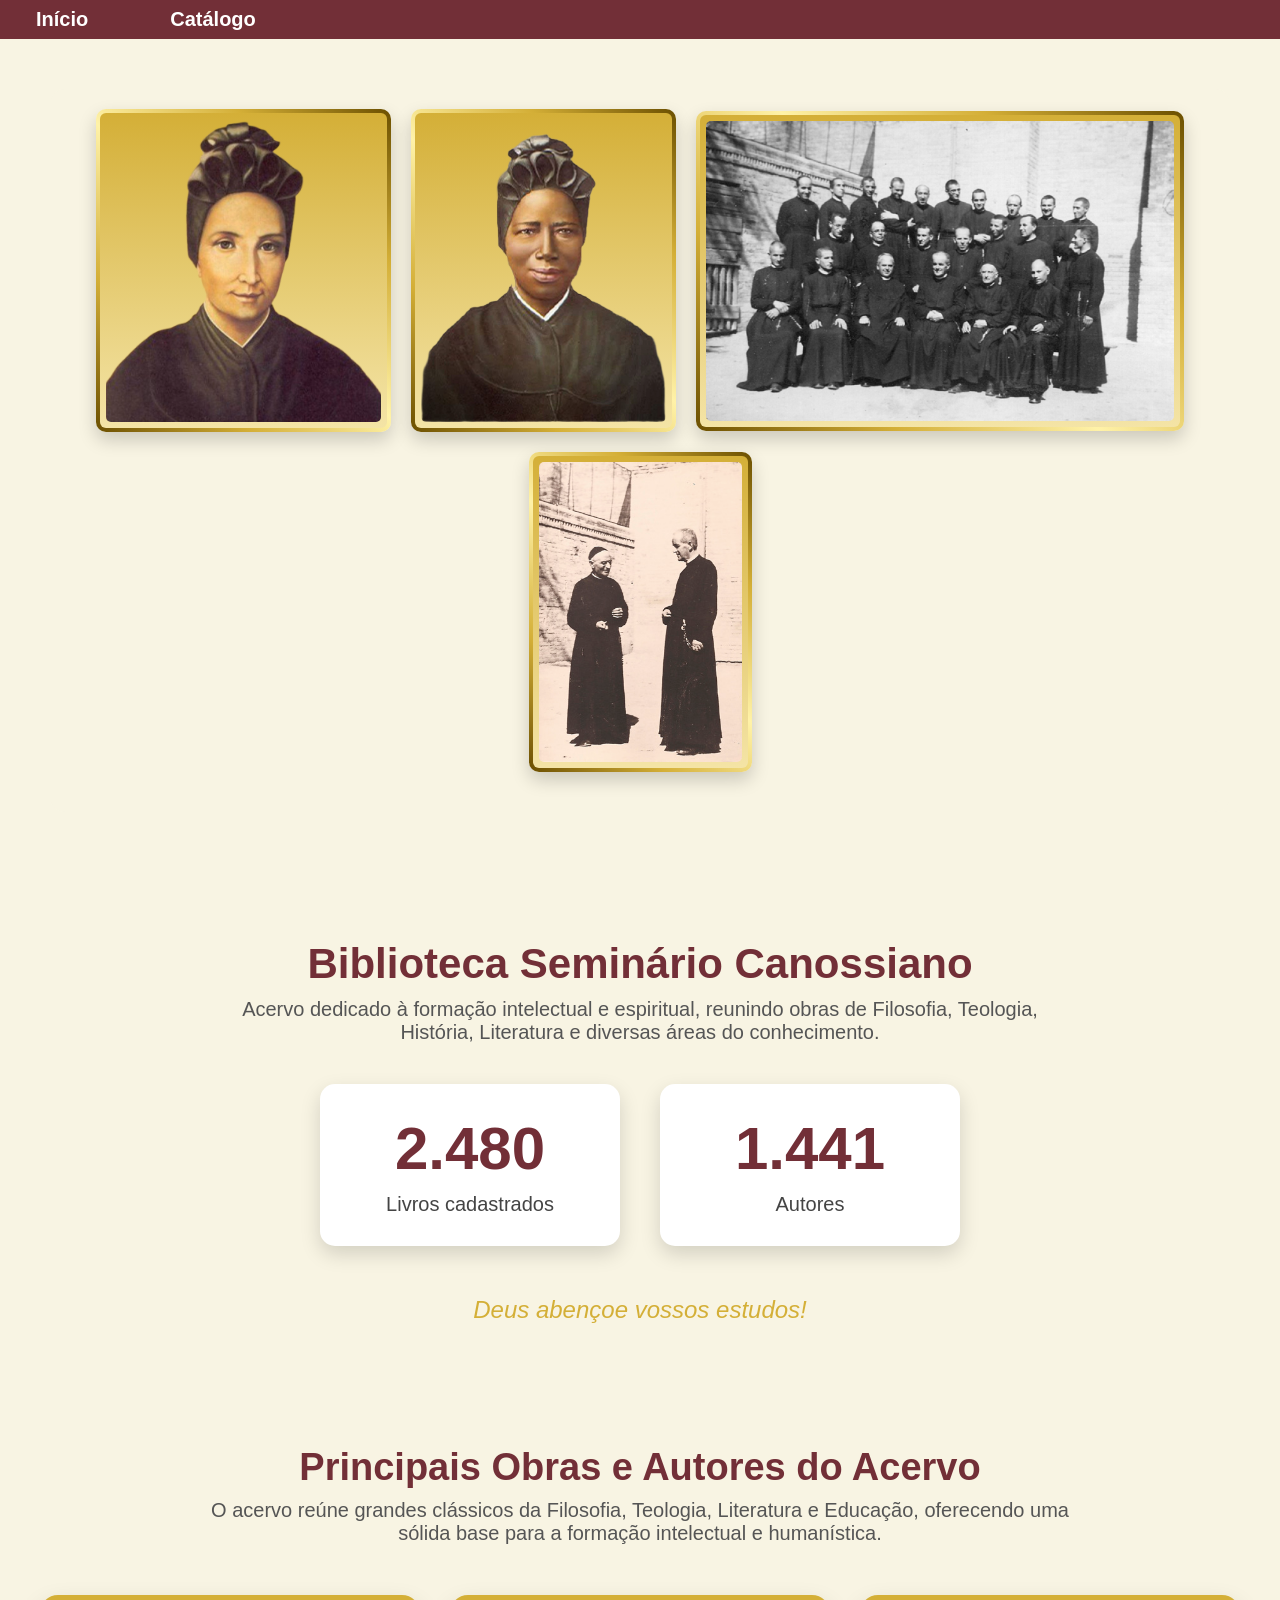
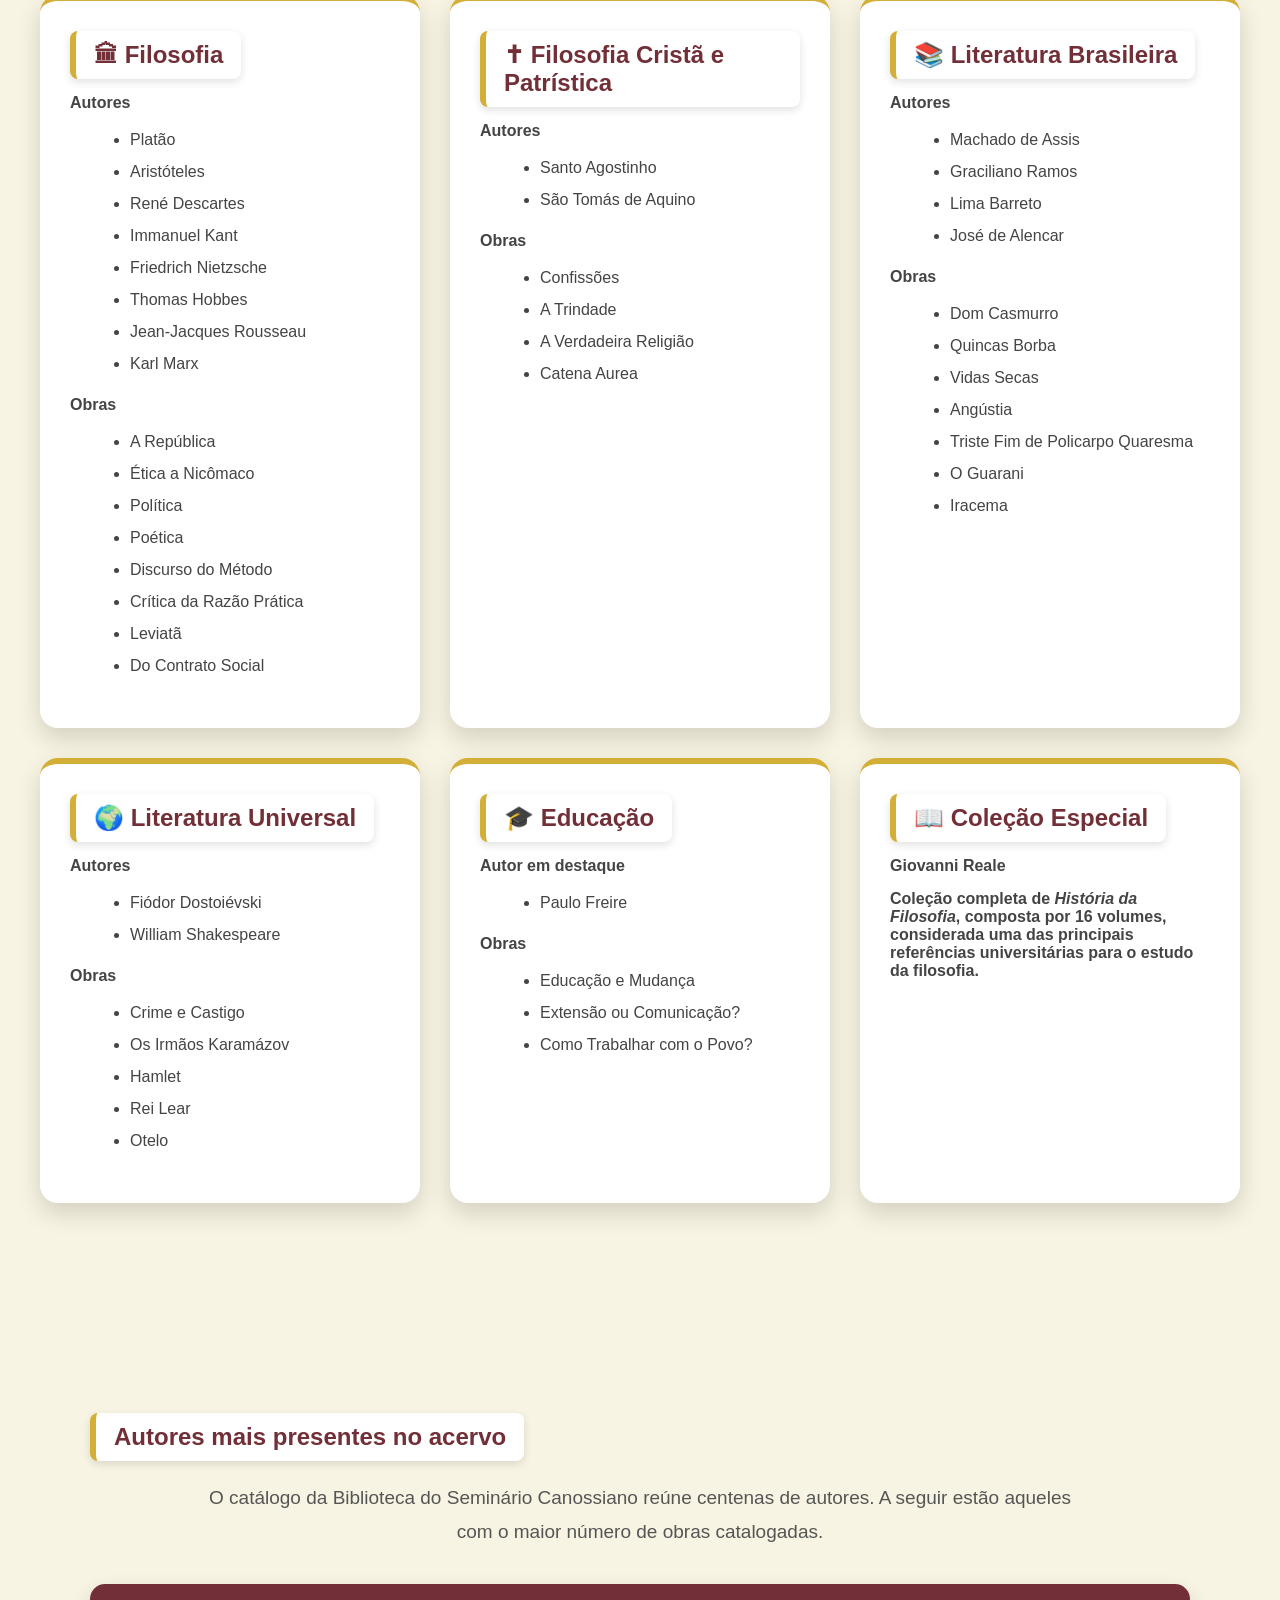
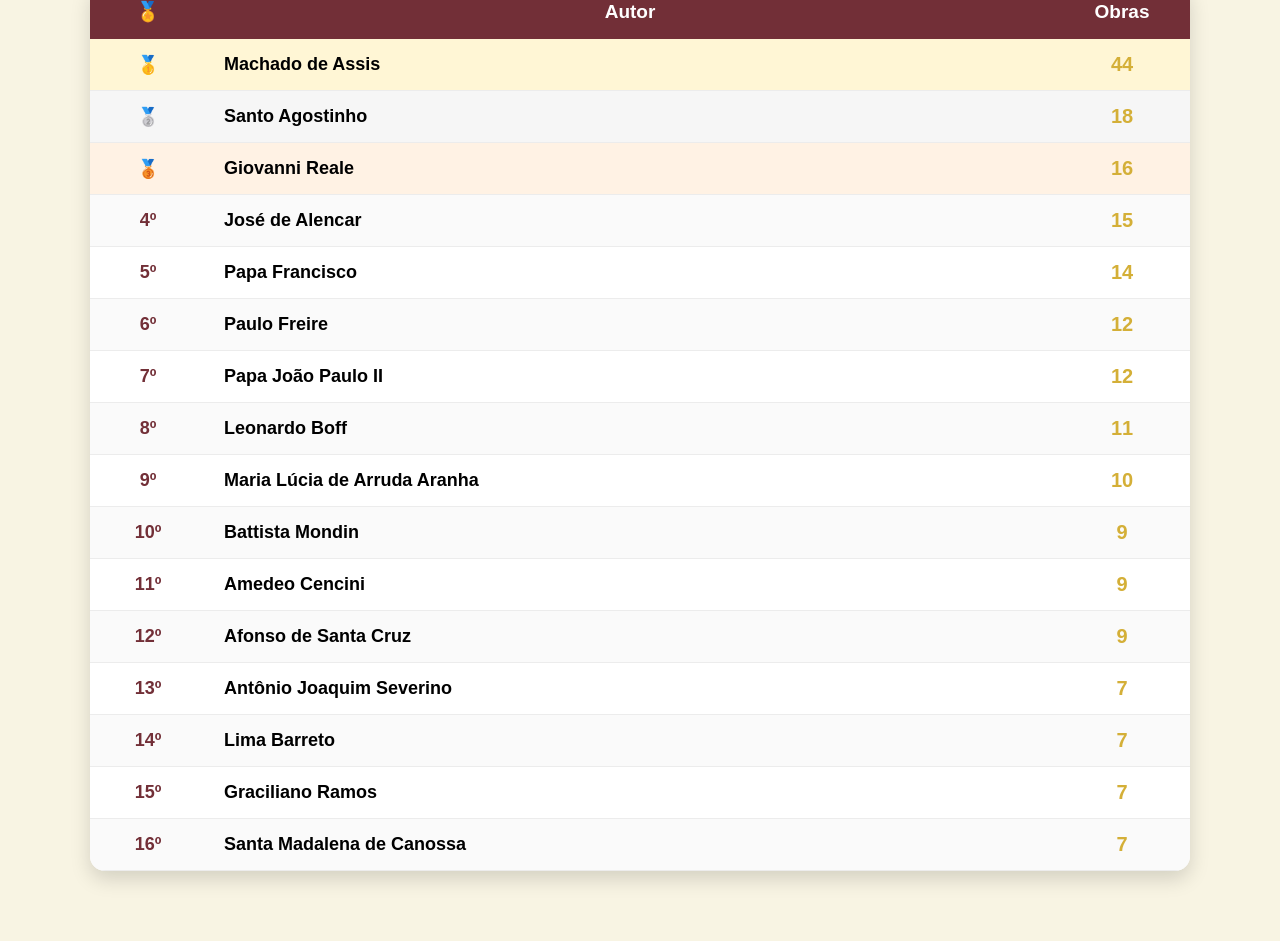
==== commit a1db8d0a: "up" ====
--- a/index.html
+++ b/index.html
@@ -16,7 +16,7 @@
 
          <nav class="menu">
         <a href="index.html">Início</a>
-        <a href="catalogo.html">Catalogo</a>
+        <a href="catalogo.html">Catálogo</a>
 
 
     </nav>
